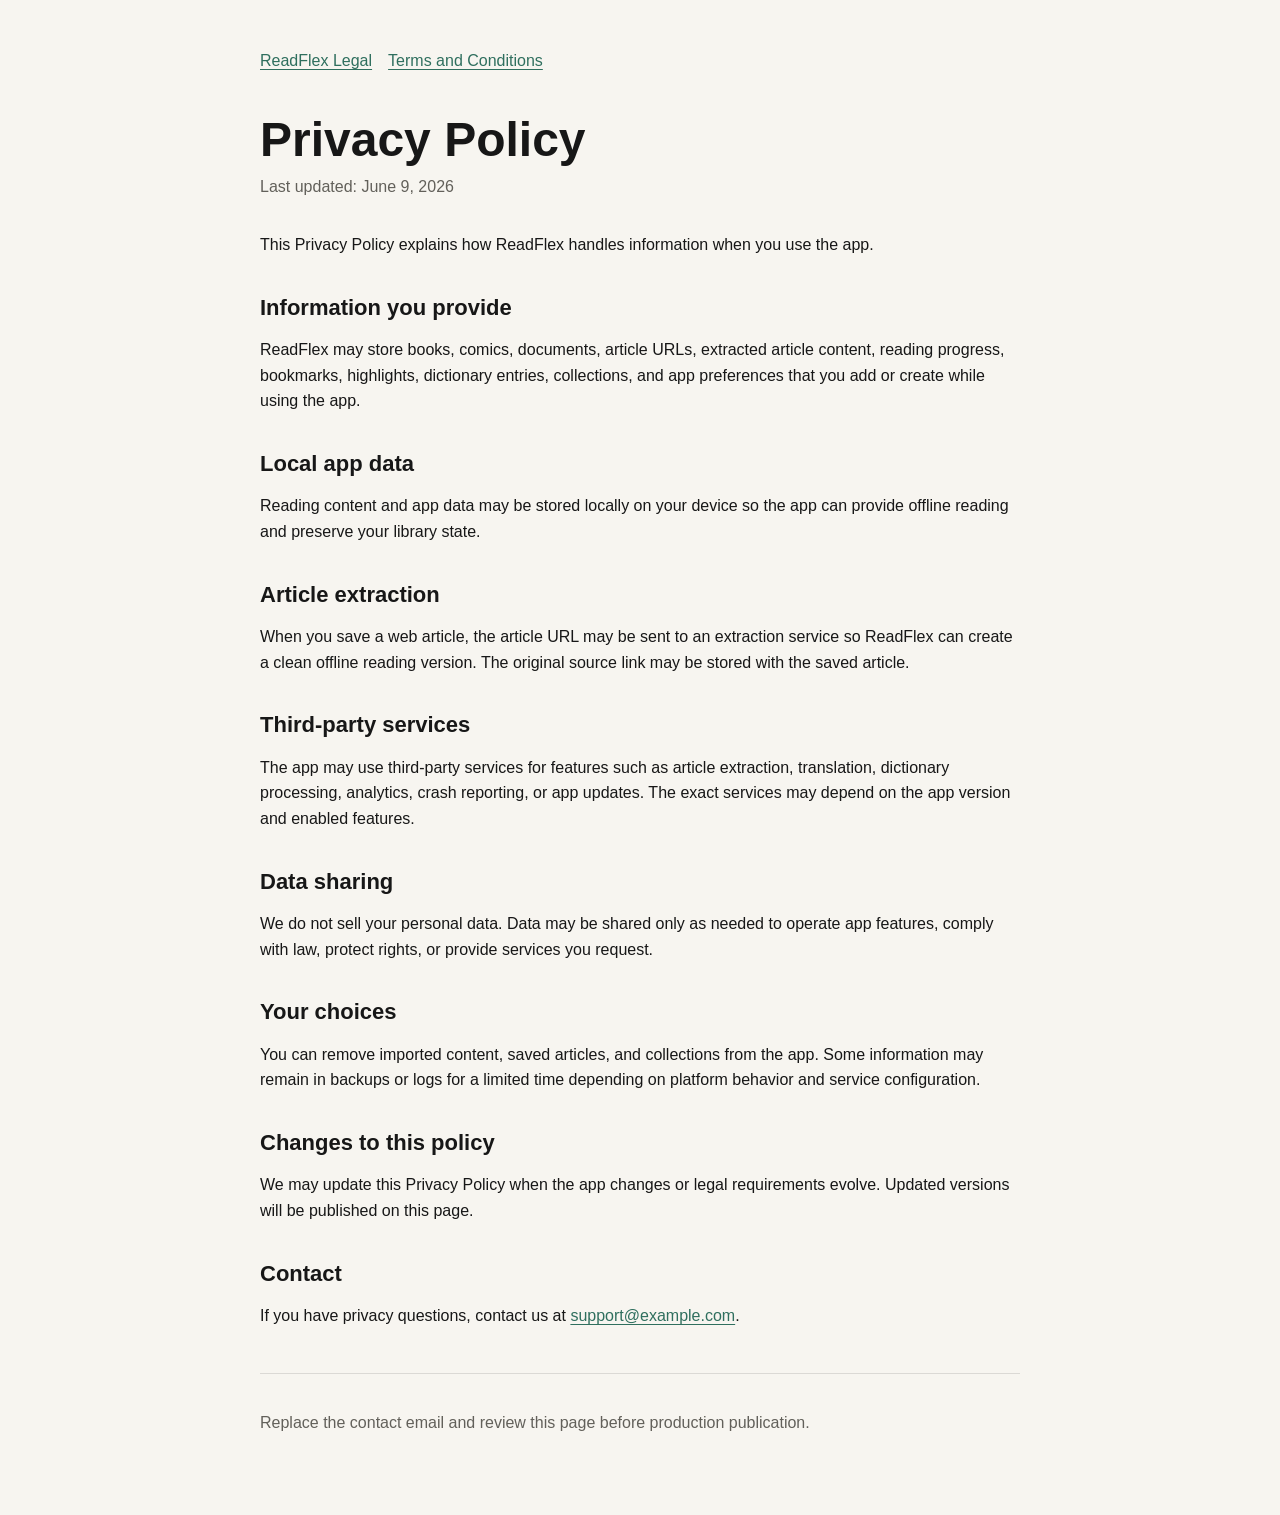
==== readflex/privacy.html @ dd11230b "Add files" ====
<!doctype html>
<html lang="en">
  <head>
    <meta charset="utf-8">
    <meta name="viewport" content="width=device-width, initial-scale=1">
    <title>ReadFlex Privacy Policy</title>
    <link rel="stylesheet" href="styles.css">
  </head>
  <body>
    <main>
      <nav aria-label="Legal documents">
        <a href="index.html">ReadFlex Legal</a>
        <a href="terms.html">Terms and Conditions</a>
      </nav>
      <h1>Privacy Policy</h1>
      <p class="meta">Last updated: June 9, 2026</p>

      <p>This Privacy Policy explains how ReadFlex handles information when you use the app.</p>

      <h2>Information you provide</h2>
      <p>ReadFlex may store books, comics, documents, article URLs, extracted article content, reading progress, bookmarks, highlights, dictionary entries, collections, and app preferences that you add or create while using the app.</p>

      <h2>Local app data</h2>
      <p>Reading content and app data may be stored locally on your device so the app can provide offline reading and preserve your library state.</p>

      <h2>Article extraction</h2>
      <p>When you save a web article, the article URL may be sent to an extraction service so ReadFlex can create a clean offline reading version. The original source link may be stored with the saved article.</p>

      <h2>Third-party services</h2>
      <p>The app may use third-party services for features such as article extraction, translation, dictionary processing, analytics, crash reporting, or app updates. The exact services may depend on the app version and enabled features.</p>

      <h2>Data sharing</h2>
      <p>We do not sell your personal data. Data may be shared only as needed to operate app features, comply with law, protect rights, or provide services you request.</p>

      <h2>Your choices</h2>
      <p>You can remove imported content, saved articles, and collections from the app. Some information may remain in backups or logs for a limited time depending on platform behavior and service configuration.</p>

      <h2>Changes to this policy</h2>
      <p>We may update this Privacy Policy when the app changes or legal requirements evolve. Updated versions will be published on this page.</p>

      <h2>Contact</h2>
      <p>If you have privacy questions, contact us at <a href="mailto:support@example.com">support@example.com</a>.</p>

      <footer>
        <p>Replace the contact email and review this page before production publication.</p>
      </footer>
    </main>
  </body>
</html>
---- readflex/styles.css ----
:root {
  color-scheme: light dark;
  --bg: #f7f5f0;
  --fg: #171717;
  --muted: #62605a;
  --line: rgba(23, 23, 23, 0.12);
  --accent: #2f6f5e;
}

@media (prefers-color-scheme: dark) {
  :root {
    --bg: #151515;
    --fg: #f4f1ea;
    --muted: #bbb5aa;
    --line: rgba(244, 241, 234, 0.14);
    --accent: #7ac6ae;
  }
}

* {
  box-sizing: border-box;
}

body {
  margin: 0;
  background: var(--bg);
  color: var(--fg);
  font-family: -apple-system, BlinkMacSystemFont, "Segoe UI", sans-serif;
  line-height: 1.6;
}

main {
  width: min(760px, calc(100% - 32px));
  margin: 0 auto;
  padding: 48px 0 64px;
}

nav {
  display: flex;
  gap: 16px;
  flex-wrap: wrap;
  margin-bottom: 40px;
}

a {
  color: var(--accent);
  text-decoration-thickness: 1px;
  text-underline-offset: 3px;
}

h1 {
  margin: 0 0 8px;
  font-size: clamp(32px, 6vw, 48px);
  line-height: 1.1;
  letter-spacing: 0;
}

h2 {
  margin: 36px 0 12px;
  font-size: 22px;
  line-height: 1.25;
  letter-spacing: 0;
}

p,
li {
  font-size: 16px;
}

ul {
  padding-left: 24px;
}

.meta {
  margin: 0 0 32px;
  color: var(--muted);
}

.notice {
  padding: 16px 18px;
  border: 1px solid var(--line);
  border-radius: 8px;
  background: color-mix(in srgb, var(--fg) 4%, transparent);
}

footer {
  margin-top: 44px;
  padding-top: 20px;
  border-top: 1px solid var(--line);
  color: var(--muted);
  font-size: 14px;
}
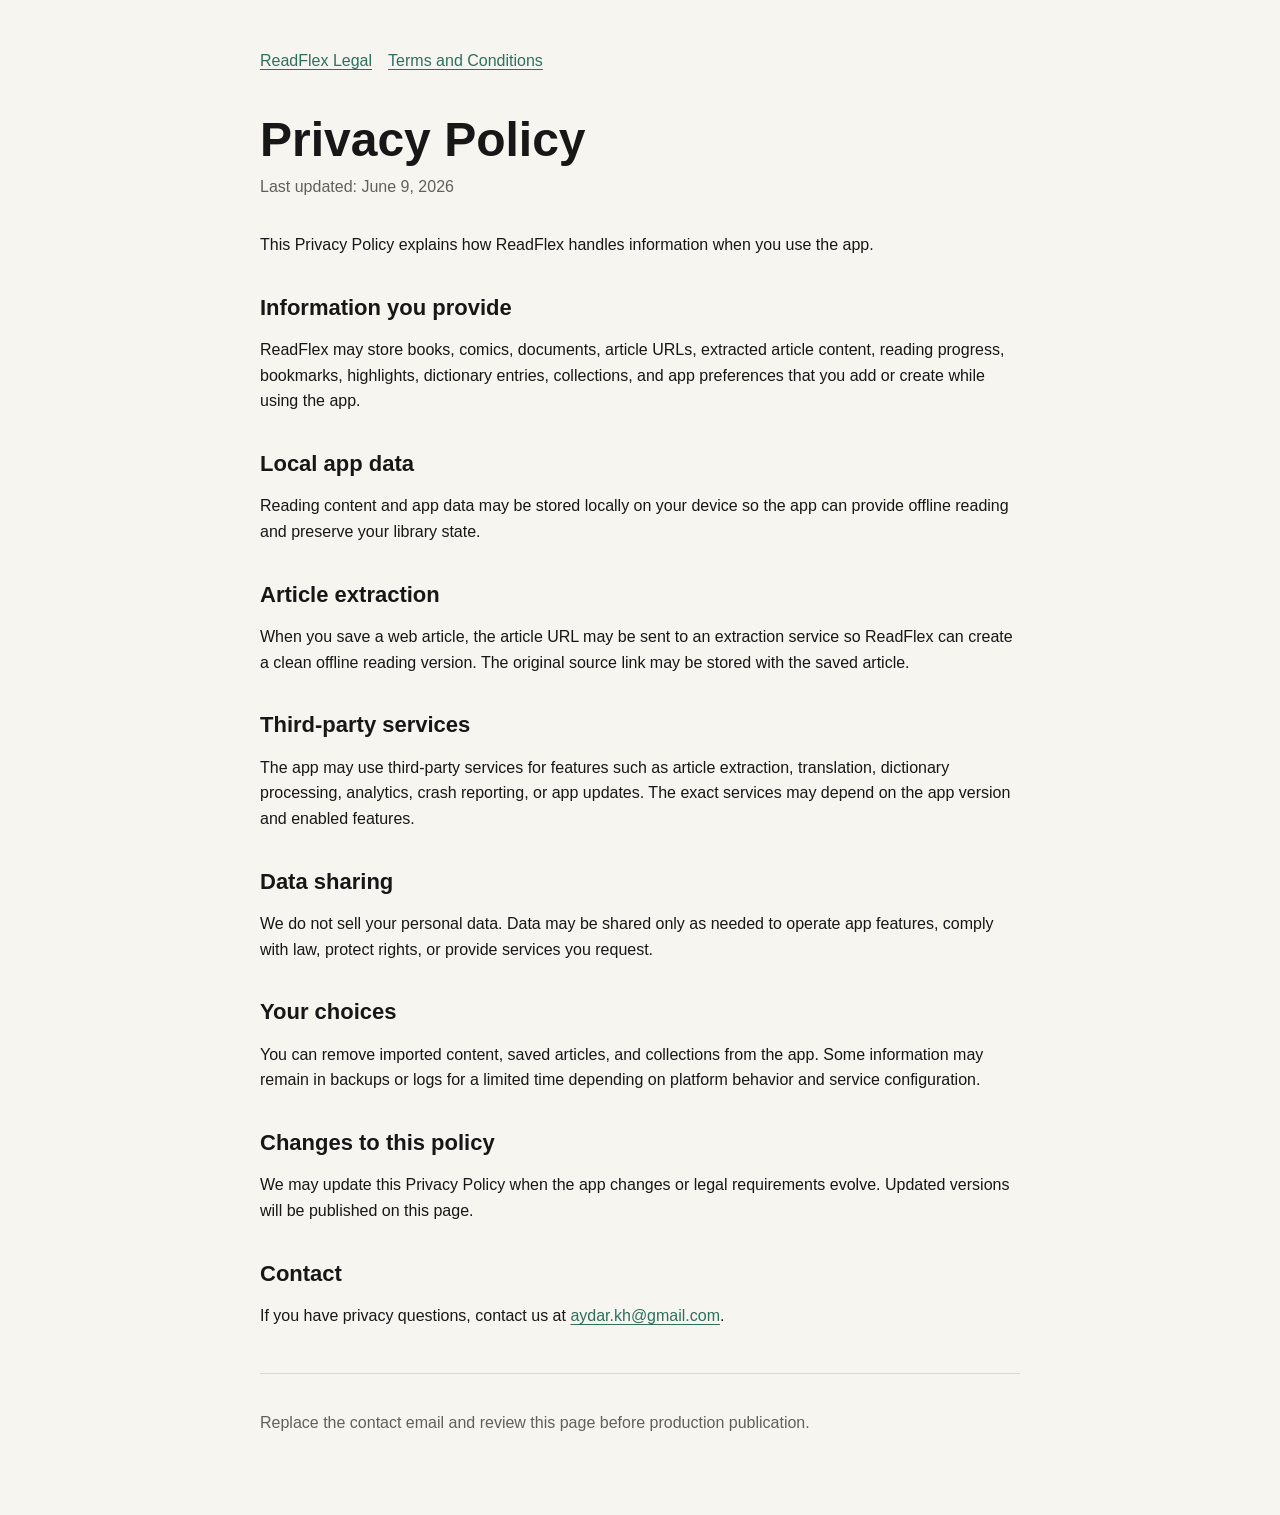
==== commit 303239b4: "Refine terms and privacy" ====
--- a/readflex/privacy.html
+++ b/readflex/privacy.html
@@ -3,47 +3,11 @@
   <head>
     <meta charset="utf-8">
     <meta name="viewport" content="width=device-width, initial-scale=1">
+    <meta http-equiv="refresh" content="0; url=privacy/">
+    <link rel="canonical" href="privacy/">
     <title>ReadFlex Privacy Policy</title>
-    <link rel="stylesheet" href="styles.css">
   </head>
   <body>
-    <main>
-      <nav aria-label="Legal documents">
-        <a href="index.html">ReadFlex Legal</a>
-        <a href="terms.html">Terms and Conditions</a>
-      </nav>
-      <h1>Privacy Policy</h1>
-      <p class="meta">Last updated: June 9, 2026</p>
-
-      <p>This Privacy Policy explains how ReadFlex handles information when you use the app.</p>
-
-      <h2>Information you provide</h2>
-      <p>ReadFlex may store books, comics, documents, article URLs, extracted article content, reading progress, bookmarks, highlights, dictionary entries, collections, and app preferences that you add or create while using the app.</p>
-
-      <h2>Local app data</h2>
-      <p>Reading content and app data may be stored locally on your device so the app can provide offline reading and preserve your library state.</p>
-
-      <h2>Article extraction</h2>
-      <p>When you save a web article, the article URL may be sent to an extraction service so ReadFlex can create a clean offline reading version. The original source link may be stored with the saved article.</p>
-
-      <h2>Third-party services</h2>
-      <p>The app may use third-party services for features such as article extraction, translation, dictionary processing, analytics, crash reporting, or app updates. The exact services may depend on the app version and enabled features.</p>
-
-      <h2>Data sharing</h2>
-      <p>We do not sell your personal data. Data may be shared only as needed to operate app features, comply with law, protect rights, or provide services you request.</p>
-
-      <h2>Your choices</h2>
-      <p>You can remove imported content, saved articles, and collections from the app. Some information may remain in backups or logs for a limited time depending on platform behavior and service configuration.</p>
-
-      <h2>Changes to this policy</h2>
-      <p>We may update this Privacy Policy when the app changes or legal requirements evolve. Updated versions will be published on this page.</p>
-
-      <h2>Contact</h2>
-      <p>If you have privacy questions, contact us at <a href="mailto:support@example.com">support@example.com</a>.</p>
-
-      <footer>
-        <p>Replace the contact email and review this page before production publication.</p>
-      </footer>
-    </main>
+    <p><a href="privacy/">Privacy Policy</a></p>
   </body>
 </html>
